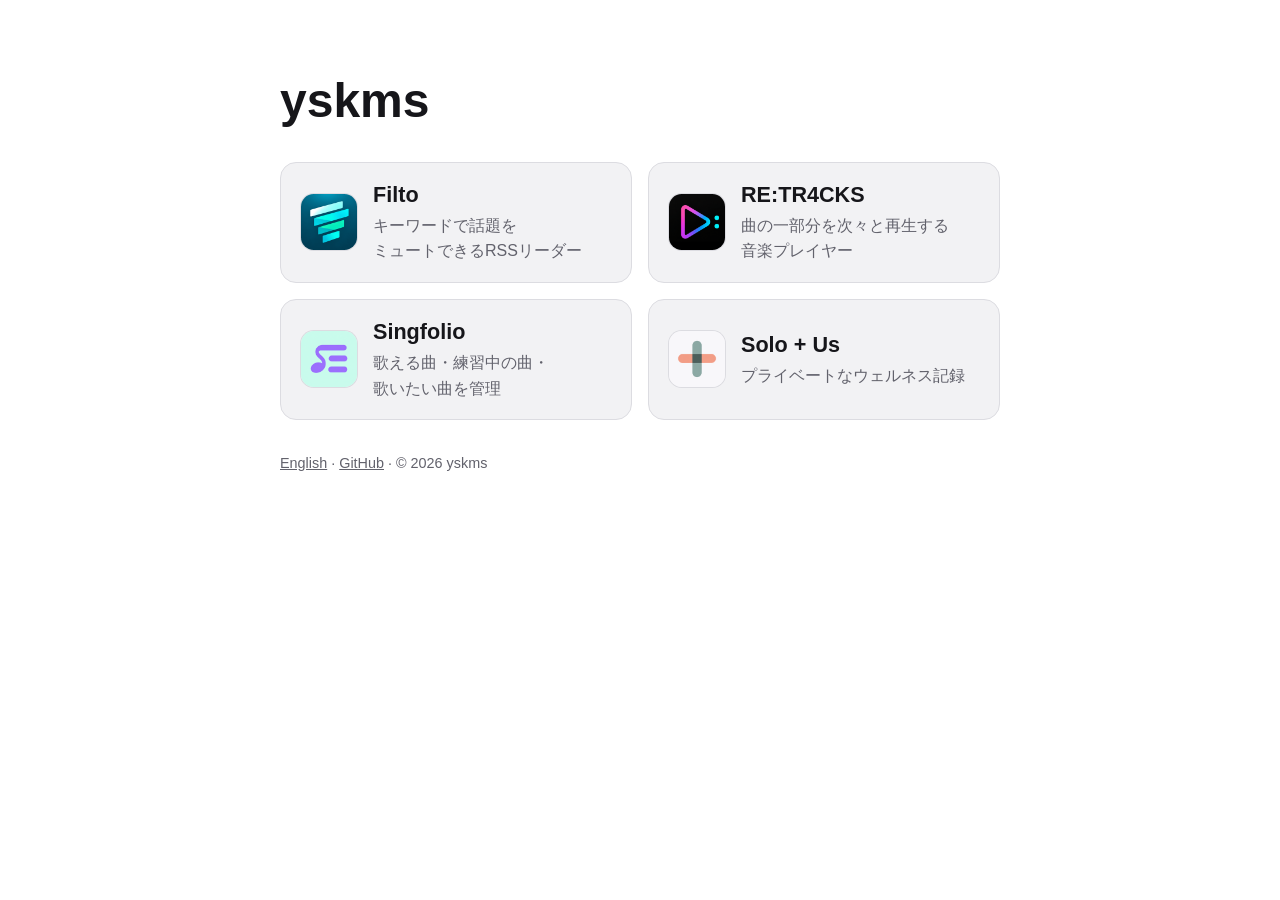
==== ja/index.html @ 51c10406 "[feat] ハブのキャッチコピーを削除し、カードにアイコンと具体的な説明を追加" ====
<!doctype html>
<html lang="ja">
<head>
  <meta charset="utf-8">
  <meta name="viewport" content="width=device-width, initial-scale=1">
  <title>yskms — Filto、RE:TR4CKS、Singfolio、Solo + Us</title>
  <meta name="description" content="yskmsの個人開発アプリ。Filto（キーワードで話題をミュートできるRSSリーダー）、RE:TR4CKS（曲の一部分を次々と再生する音楽プレイヤー）、Singfolio（歌える曲・練習中の曲・歌いたい曲を管理）、Solo + Us（プライベートなウェルネス記録）。">
  <link rel="canonical" href="https://yskms.github.io/ja/">
  <link rel="alternate" hreflang="en" href="https://yskms.github.io/">
  <link rel="alternate" hreflang="ja" href="https://yskms.github.io/ja/">
  <link rel="alternate" hreflang="x-default" href="https://yskms.github.io/">
  <meta property="og:type" content="website">
  <meta property="og:site_name" content="yskms">
  <meta property="og:url" content="https://yskms.github.io/ja/">
  <meta property="og:title" content="yskms — Filto、RE:TR4CKS、Singfolio、Solo + Us">
  <meta property="og:description" content="Filto、RE:TR4CKS、Singfolio、Solo + Us — yskmsの個人開発アプリ。">
  <meta property="og:locale" content="ja_JP">
  <meta property="og:locale:alternate" content="en_US">
  <link rel="stylesheet" href="/hub.css">
  <script type="application/ld+json">
  {"@context":"https://schema.org","@type":"WebSite","name":"yskms","url":"https://yskms.github.io/","inLanguage":["en","ja"]}
  </script>
</head>
<body>
  <main>
    <h1>yskms</h1>
    <ul class="apps">
      <li><a class="card" href="/filto-app/"><img src="/icons/filto.png" width="56" height="56" alt=""><div><h2>Filto</h2><p>キーワードで話題をミュートできるRSSリーダー</p></div></a></li>
      <li><a class="card" href="/retracks/ja/"><img src="/icons/retracks.png" width="56" height="56" alt=""><div><h2>RE:TR4CKS</h2><p>曲の一部分を次々と再生する音楽プレイヤー</p></div></a></li>
      <li><a class="card" href="/singfolio/"><img src="/icons/singfolio.png" width="56" height="56" alt=""><div><h2>Singfolio</h2><p>歌える曲・練習中の曲・歌いたい曲を管理</p></div></a></li>
      <li><a class="card" href="/solo-plus-us/"><img src="/icons/solo-plus-us.png" width="56" height="56" alt=""><div><h2>Solo + Us</h2><p>プライベートなウェルネス記録</p></div></a></li>
    </ul>
    <footer>
      <a href="/" hreflang="en" lang="en">English</a> ·
      <a href="https://github.com/yskms">GitHub</a> ·
      © 2026 yskms
    </footer>
  </main>
</body>
</html>
---- hub.css ----
:root {
  color-scheme: light dark;
  --bg: #ffffff;
  --surface: #f2f2f4;
  --text: #16161a;
  --muted: #62626c;
  --border: #dcdce1;
  --accent: #b8741a;
}

@media (prefers-color-scheme: dark) {
  :root {
    --bg: #0a0a0b;
    --surface: #1f1f23;
    --text: #f2f2f4;
    --muted: #a5a5ad;
    --border: #34343a;
    --accent: #eda03d;
  }
}

* { box-sizing: border-box; }

body {
  margin: 0;
  background: var(--bg);
  color: var(--text);
  font-family: -apple-system, BlinkMacSystemFont, "Segoe UI", "Hiragino Sans", "Noto Sans JP", sans-serif;
  line-height: 1.6;
}

main {
  width: min(720px, calc(100% - 40px));
  margin: 0 auto;
  padding: 72px 0 40px;
}

h1 {
  margin: 0 0 32px;
  font-size: clamp(2rem, 6vw, 3rem);
  line-height: 1.2;
}

.apps {
  display: grid;
  grid-template-columns: repeat(2, minmax(0, 1fr));
  gap: 16px;
  margin: 0;
  padding: 0;
  list-style: none;
}

.card {
  display: flex;
  align-items: center;
  gap: 16px;
  height: 100%;
  padding: 18px 20px;
  border: 1px solid var(--border);
  border-radius: 16px;
  background: var(--surface);
  color: var(--text);
  text-decoration: none;
}

.card:hover { border-color: var(--accent); }
.card:focus-visible { outline: 2px solid var(--accent); outline-offset: 2px; }

.card img {
  flex: none;
  width: 56px;
  height: 56px;
  border-radius: 22.5%;
  box-shadow: 0 0 0 1px var(--border);
}

.card h2 {
  margin: 0 0 4px;
  font-size: 1.35rem;
  line-height: 1.3;
}

.card p {
  margin: 0;
  color: var(--muted);
  word-break: auto-phrase;
}

footer {
  margin-top: 32px;
  color: var(--muted);
  font-size: 0.9rem;
}

footer a { color: inherit; }
footer a:hover { color: var(--accent); }

@media (max-width: 560px) {
  main { padding-top: 48px; }
  .apps { grid-template-columns: 1fr; }
}
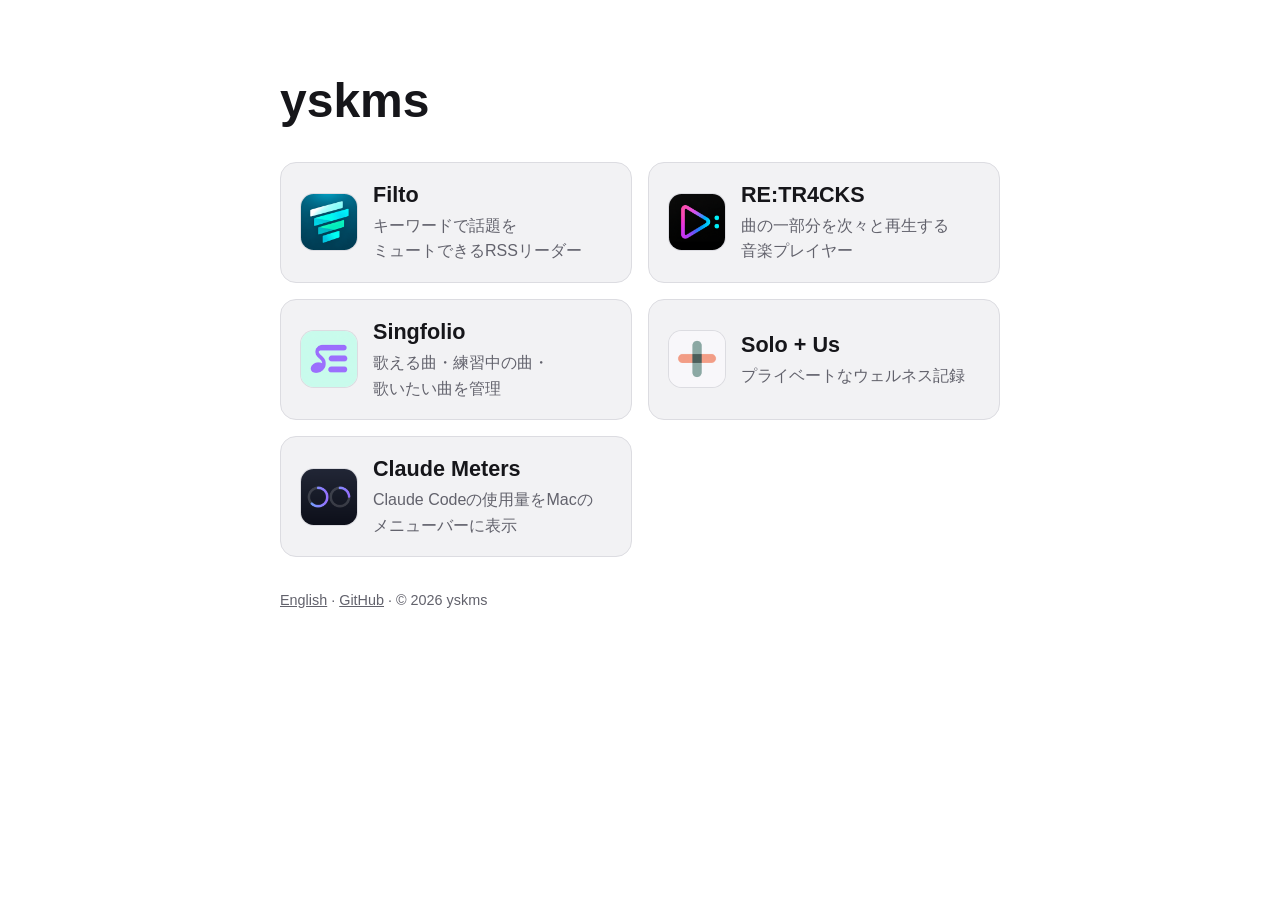
==== commit f20d477e: "[feat] ハブにClaude Metersのカードを追加し、sitemapに2ページを追加" ====
--- a/ja/index.html
+++ b/ja/index.html
@@ -3,8 +3,8 @@
 <head>
   <meta charset="utf-8">
   <meta name="viewport" content="width=device-width, initial-scale=1">
-  <title>yskms — Filto、RE:TR4CKS、Singfolio、Solo + Us</title>
-  <meta name="description" content="yskmsの個人開発アプリ。Filto（キーワードで話題をミュートできるRSSリーダー）、RE:TR4CKS（曲の一部分を次々と再生する音楽プレイヤー）、Singfolio（歌える曲・練習中の曲・歌いたい曲を管理）、Solo + Us（プライベートなウェルネス記録）。">
+  <title>yskms — Filto、RE:TR4CKS、Singfolio、Solo + Us、Claude Meters</title>
+  <meta name="description" content="yskmsの個人開発アプリ。Filto（キーワードで話題をミュートできるRSSリーダー）、RE:TR4CKS（曲の一部分を次々と再生する音楽プレイヤー）、Singfolio（歌える曲・練習中の曲・歌いたい曲を管理）、Solo + Us（プライベートなウェルネス記録）、Claude Meters（Claude Codeの使用量をMacのメニューバーに表示）。">
   <link rel="canonical" href="https://yskms.github.io/ja/">
   <link rel="alternate" hreflang="en" href="https://yskms.github.io/">
   <link rel="alternate" hreflang="ja" href="https://yskms.github.io/ja/">
@@ -12,8 +12,8 @@
   <meta property="og:type" content="website">
   <meta property="og:site_name" content="yskms">
   <meta property="og:url" content="https://yskms.github.io/ja/">
-  <meta property="og:title" content="yskms — Filto、RE:TR4CKS、Singfolio、Solo + Us">
-  <meta property="og:description" content="Filto、RE:TR4CKS、Singfolio、Solo + Us — yskmsの個人開発アプリ。">
+  <meta property="og:title" content="yskms — Filto、RE:TR4CKS、Singfolio、Solo + Us、Claude Meters">
+  <meta property="og:description" content="Filto、RE:TR4CKS、Singfolio、Solo + Us、Claude Meters — yskmsの個人開発アプリ。">
   <meta property="og:locale" content="ja_JP">
   <meta property="og:locale:alternate" content="en_US">
   <link rel="stylesheet" href="/hub.css">
@@ -25,10 +25,11 @@
   <main>
     <h1>yskms</h1>
     <ul class="apps">
-      <li><a class="card" href="/filto-app/"><img src="/icons/filto.png" width="56" height="56" alt=""><div><h2>Filto</h2><p>キーワードで話題をミュートできるRSSリーダー</p></div></a></li>
-      <li><a class="card" href="/retracks/ja/"><img src="/icons/retracks.png" width="56" height="56" alt=""><div><h2>RE:TR4CKS</h2><p>曲の一部分を次々と再生する音楽プレイヤー</p></div></a></li>
-      <li><a class="card" href="/singfolio/"><img src="/icons/singfolio.png" width="56" height="56" alt=""><div><h2>Singfolio</h2><p>歌える曲・練習中の曲・歌いたい曲を管理</p></div></a></li>
-      <li><a class="card" href="/solo-plus-us/"><img src="/icons/solo-plus-us.png" width="56" height="56" alt=""><div><h2>Solo + Us</h2><p>プライベートなウェルネス記録</p></div></a></li>
+      <li><a class="card" href="/filto-app/"><img src="/icons/filto.png" width="56" height="56" alt=""><div><h2>Filto</h2><p>キーワードで<wbr>話題を<wbr>ミュートできる<wbr>RSSリーダー</p></div></a></li>
+      <li><a class="card" href="/retracks/ja/"><img src="/icons/retracks.png" width="56" height="56" alt=""><div><h2>RE:TR4CKS</h2><p>曲の一部分を<wbr>次々と<wbr>再生する<wbr>音楽プレイヤー</p></div></a></li>
+      <li><a class="card" href="/singfolio/"><img src="/icons/singfolio.png" width="56" height="56" alt=""><div><h2>Singfolio</h2><p>歌える曲・<wbr>練習中の曲・<wbr>歌いたい曲を<wbr>管理</p></div></a></li>
+      <li><a class="card" href="/solo-plus-us/"><img src="/icons/solo-plus-us.png" width="56" height="56" alt=""><div><h2>Solo + Us</h2><p>プライベートな<wbr>ウェルネス記録</p></div></a></li>
+      <li><a class="card" href="/claude-meters/ja/"><img src="/icons/claude-meters.png" width="56" height="56" alt=""><div><h2>Claude Meters</h2><p>Claude Codeの使用量を<wbr>Macの<wbr>メニューバーに表示</p></div></a></li>
     </ul>
     <footer>
       <a href="/" hreflang="en" lang="en">English</a> ·
--- a/hub.css
+++ b/hub.css
@@ -80,10 +80,13 @@
   line-height: 1.3;
 }
 
+/* 日本語は、ja/index.htmlの<wbr>の位置と記号でだけ折り返す（keep-all）。
+   auto-phraseはiOS Safariで効かず、単語の途中で折れる。文言を変えたら<wbr>も付け直す。 */
 .card p {
   margin: 0;
   color: var(--muted);
-  word-break: auto-phrase;
+  word-break: keep-all;
+  overflow-wrap: break-word;
 }
 
 footer {
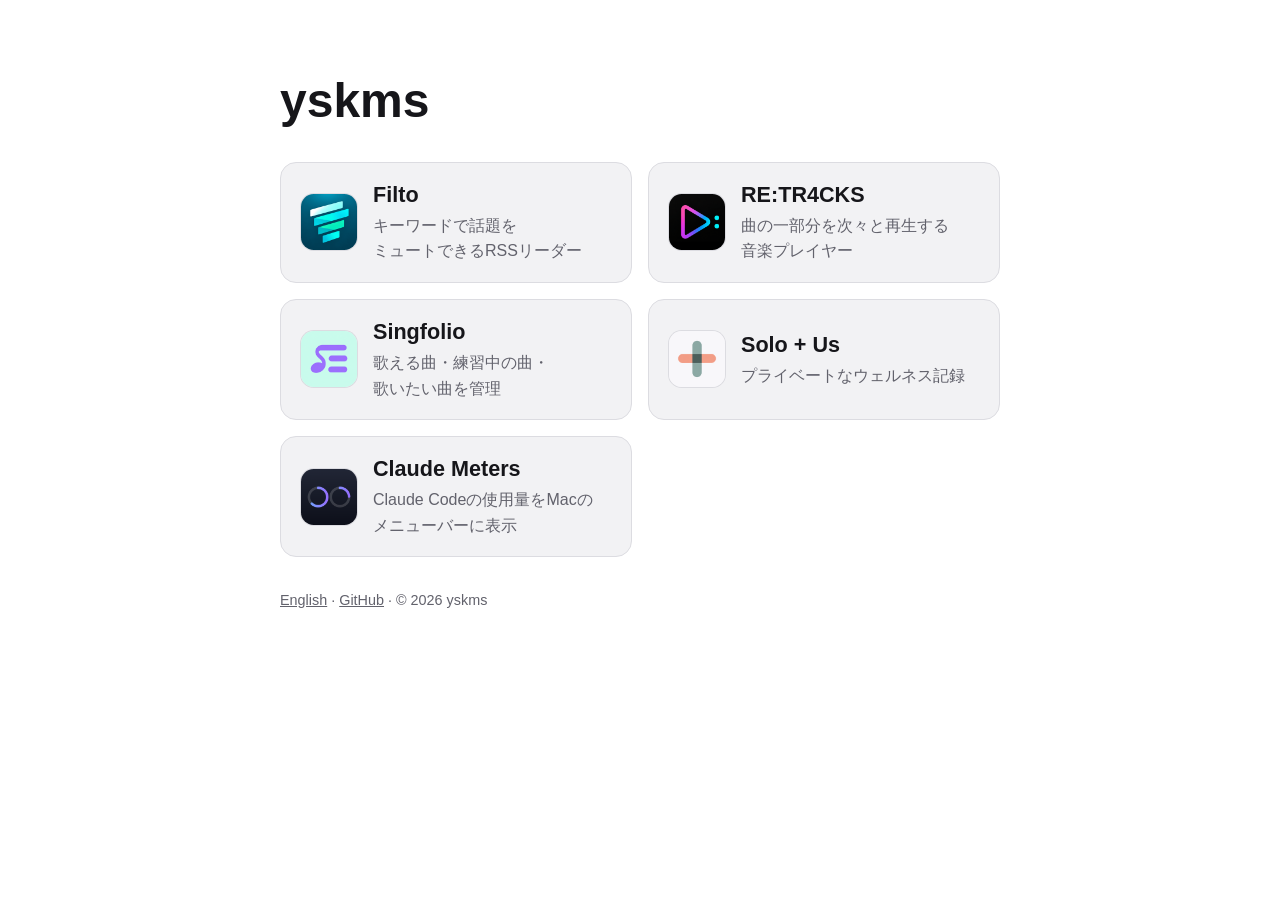
==== commit 74e6272f: "[fix] ハブ（en・ja）のtitle・og:title・og:descriptionのemダッシュを半角ハイフンに置換" ====
--- a/ja/index.html
+++ b/ja/index.html
@@ -3,7 +3,7 @@
 <head>
   <meta charset="utf-8">
   <meta name="viewport" content="width=device-width, initial-scale=1">
-  <title>yskms — Filto、RE:TR4CKS、Singfolio、Solo + Us、Claude Meters</title>
+  <title>yskms - Filto、RE:TR4CKS、Singfolio、Solo + Us、Claude Meters</title>
   <meta name="description" content="yskmsの個人開発アプリ。Filto（キーワードで話題をミュートできるRSSリーダー）、RE:TR4CKS（曲の一部分を次々と再生する音楽プレイヤー）、Singfolio（歌える曲・練習中の曲・歌いたい曲を管理）、Solo + Us（プライベートなウェルネス記録）、Claude Meters（Claude Codeの使用量をMacのメニューバーに表示）。">
   <link rel="canonical" href="https://yskms.github.io/ja/">
   <link rel="alternate" hreflang="en" href="https://yskms.github.io/">
@@ -12,8 +12,8 @@
   <meta property="og:type" content="website">
   <meta property="og:site_name" content="yskms">
   <meta property="og:url" content="https://yskms.github.io/ja/">
-  <meta property="og:title" content="yskms — Filto、RE:TR4CKS、Singfolio、Solo + Us、Claude Meters">
-  <meta property="og:description" content="Filto、RE:TR4CKS、Singfolio、Solo + Us、Claude Meters — yskmsの個人開発アプリ。">
+  <meta property="og:title" content="yskms - Filto、RE:TR4CKS、Singfolio、Solo + Us、Claude Meters">
+  <meta property="og:description" content="Filto、RE:TR4CKS、Singfolio、Solo + Us、Claude Meters - yskmsの個人開発アプリ。">
   <meta property="og:locale" content="ja_JP">
   <meta property="og:locale:alternate" content="en_US">
   <link rel="stylesheet" href="/hub.css">
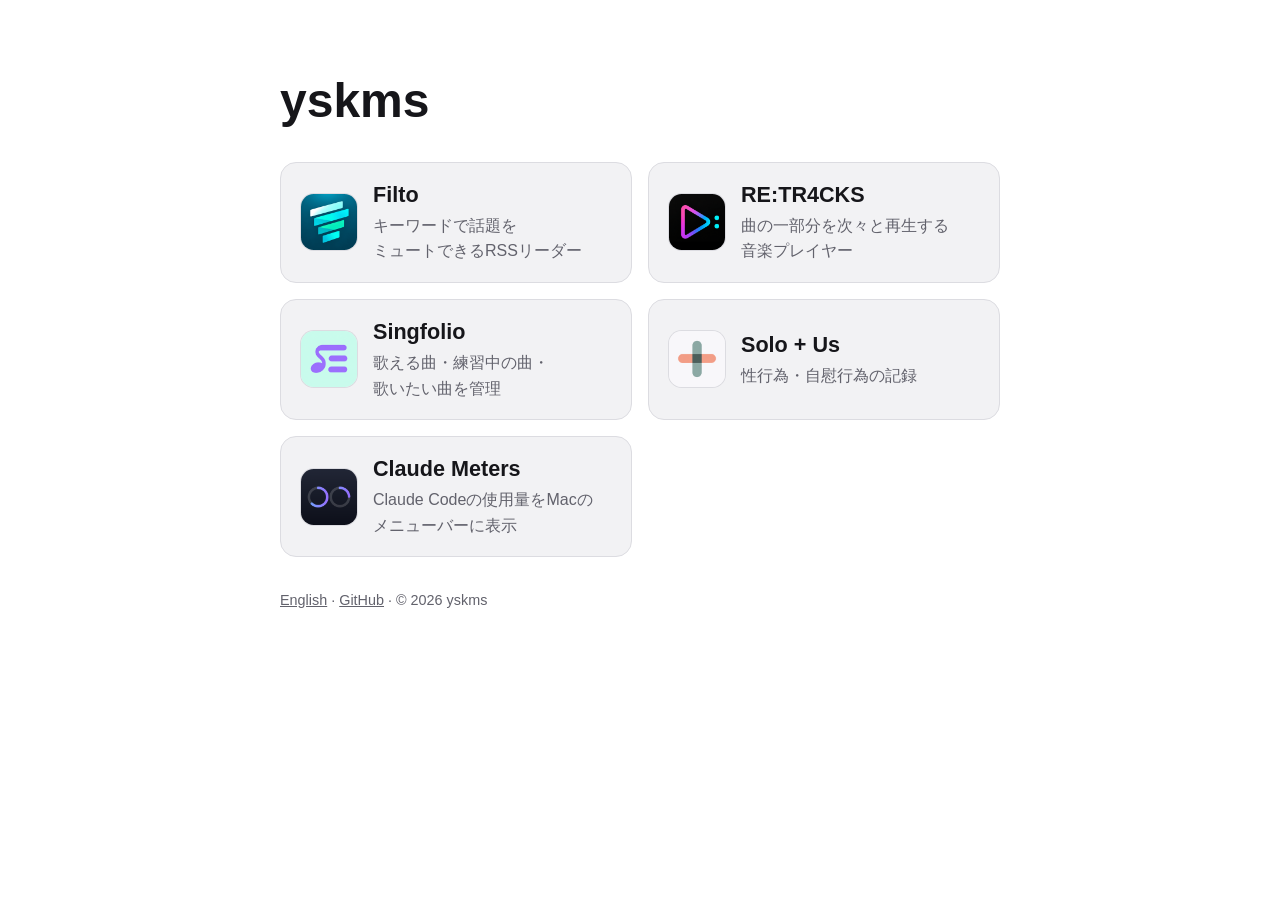
==== commit 0d364fd9: "[fix] ハブのSolo + Usのカードとmeta descriptionを、紹介ページ・Playの文面(性行為・自慰行為の記録)に合わせる" ====
--- a/ja/index.html
+++ b/ja/index.html
@@ -4,7 +4,7 @@
   <meta charset="utf-8">
   <meta name="viewport" content="width=device-width, initial-scale=1">
   <title>yskms - Filto、RE:TR4CKS、Singfolio、Solo + Us、Claude Meters</title>
-  <meta name="description" content="yskmsの個人開発アプリ。Filto（キーワードで話題をミュートできるRSSリーダー）、RE:TR4CKS（曲の一部分を次々と再生する音楽プレイヤー）、Singfolio（歌える曲・練習中の曲・歌いたい曲を管理）、Solo + Us（プライベートなウェルネス記録）、Claude Meters（Claude Codeの使用量をMacのメニューバーに表示）。">
+  <meta name="description" content="yskmsの個人開発アプリ。Filto（キーワードで話題をミュートできるRSSリーダー）、RE:TR4CKS（曲の一部分を次々と再生する音楽プレイヤー）、Singfolio（歌える曲・練習中の曲・歌いたい曲を管理）、Solo + Us（性行為・自慰行為の記録）、Claude Meters（Claude Codeの使用量をMacのメニューバーに表示）。">
   <link rel="canonical" href="https://yskms.github.io/ja/">
   <link rel="alternate" hreflang="en" href="https://yskms.github.io/">
   <link rel="alternate" hreflang="ja" href="https://yskms.github.io/ja/">
@@ -28,7 +28,7 @@
       <li><a class="card" href="/filto-app/"><img src="/icons/filto.png" width="56" height="56" alt=""><div><h2>Filto</h2><p>キーワードで<wbr>話題を<wbr>ミュートできる<wbr>RSSリーダー</p></div></a></li>
       <li><a class="card" href="/retracks/ja/"><img src="/icons/retracks.png" width="56" height="56" alt=""><div><h2>RE:TR4CKS</h2><p>曲の一部分を<wbr>次々と<wbr>再生する<wbr>音楽プレイヤー</p></div></a></li>
       <li><a class="card" href="/singfolio/"><img src="/icons/singfolio.png" width="56" height="56" alt=""><div><h2>Singfolio</h2><p>歌える曲・<wbr>練習中の曲・<wbr>歌いたい曲を<wbr>管理</p></div></a></li>
-      <li><a class="card" href="/solo-plus-us/"><img src="/icons/solo-plus-us.png" width="56" height="56" alt=""><div><h2>Solo + Us</h2><p>プライベートな<wbr>ウェルネス記録</p></div></a></li>
+      <li><a class="card" href="/solo-plus-us/"><img src="/icons/solo-plus-us.png" width="56" height="56" alt=""><div><h2>Solo + Us</h2><p>性行為・<wbr>自慰行為の<wbr>記録</p></div></a></li>
       <li><a class="card" href="/claude-meters/ja/"><img src="/icons/claude-meters.png" width="56" height="56" alt=""><div><h2>Claude Meters</h2><p>Claude Codeの使用量を<wbr>Macの<wbr>メニューバーに表示</p></div></a></li>
     </ul>
     <footer>
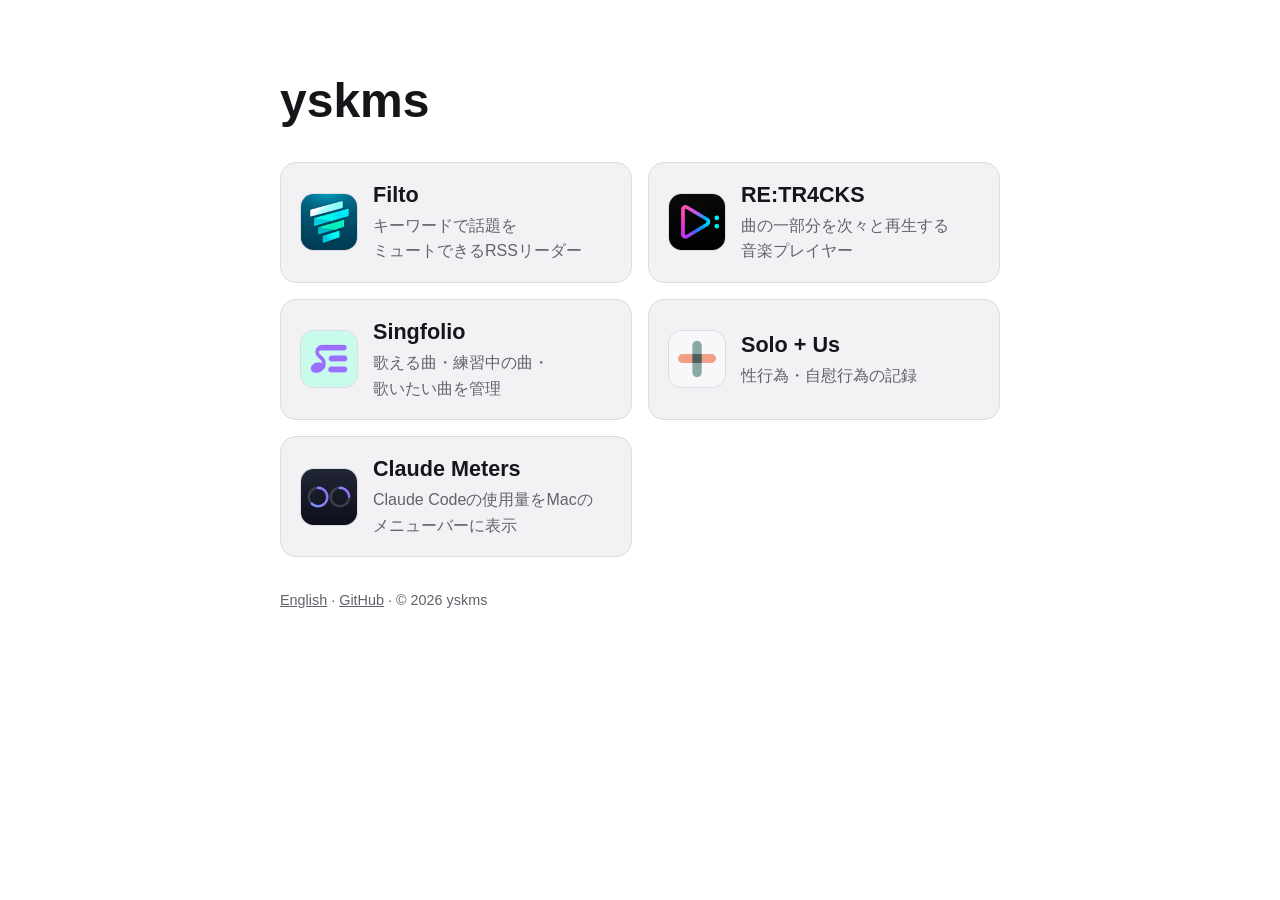
==== commit 4dd5750a: "[feat] ハブにfavicon（GitHubのアバター由来）を追加し、en・jaに<link>を足す" ====
--- a/ja/index.html
+++ b/ja/index.html
@@ -16,6 +16,9 @@
   <meta property="og:description" content="Filto、RE:TR4CKS、Singfolio、Solo + Us、Claude Meters - yskmsの個人開発アプリ。">
   <meta property="og:locale" content="ja_JP">
   <meta property="og:locale:alternate" content="en_US">
+  <link rel="icon" href="/favicon.ico" sizes="48x48">
+  <link rel="icon" type="image/png" href="/icon-192.png" sizes="192x192">
+  <link rel="apple-touch-icon" href="/apple-touch-icon.png">
   <link rel="stylesheet" href="/hub.css">
   <script type="application/ld+json">
   {"@context":"https://schema.org","@type":"WebSite","name":"yskms","url":"https://yskms.github.io/","inLanguage":["en","ja"]}
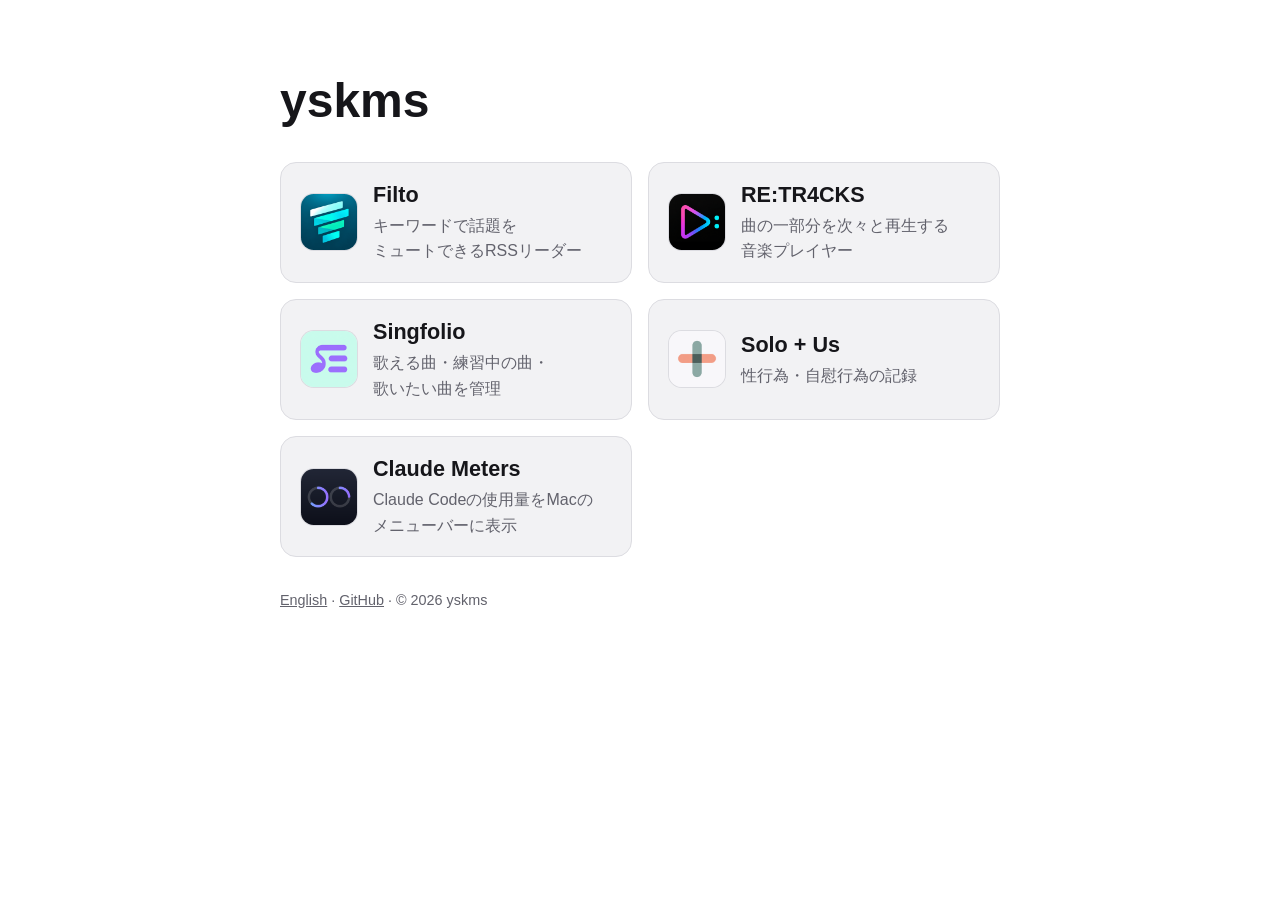
==== commit 4c9aa7a9: "[feat] 日本語ハブのSingfolioカードを/singfolio/ja/へ向け、sitemapに追加" ====
--- a/ja/index.html
+++ b/ja/index.html
@@ -30,7 +30,7 @@
     <ul class="apps">
       <li><a class="card" href="/filto-app/"><img src="/icons/filto.png" width="56" height="56" alt=""><div><h2>Filto</h2><p>キーワードで<wbr>話題を<wbr>ミュートできる<wbr>RSSリーダー</p></div></a></li>
       <li><a class="card" href="/retracks/ja/"><img src="/icons/retracks.png" width="56" height="56" alt=""><div><h2>RE:TR4CKS</h2><p>曲の一部分を<wbr>次々と<wbr>再生する<wbr>音楽プレイヤー</p></div></a></li>
-      <li><a class="card" href="/singfolio/"><img src="/icons/singfolio.png" width="56" height="56" alt=""><div><h2>Singfolio</h2><p>歌える曲・<wbr>練習中の曲・<wbr>歌いたい曲を<wbr>管理</p></div></a></li>
+      <li><a class="card" href="/singfolio/ja/"><img src="/icons/singfolio.png" width="56" height="56" alt=""><div><h2>Singfolio</h2><p>歌える曲・<wbr>練習中の曲・<wbr>歌いたい曲を<wbr>管理</p></div></a></li>
       <li><a class="card" href="/solo-plus-us/"><img src="/icons/solo-plus-us.png" width="56" height="56" alt=""><div><h2>Solo + Us</h2><p>性行為・<wbr>自慰行為の<wbr>記録</p></div></a></li>
       <li><a class="card" href="/claude-meters/ja/"><img src="/icons/claude-meters.png" width="56" height="56" alt=""><div><h2>Claude Meters</h2><p>Claude Codeの使用量を<wbr>Macの<wbr>メニューバーに表示</p></div></a></li>
     </ul>
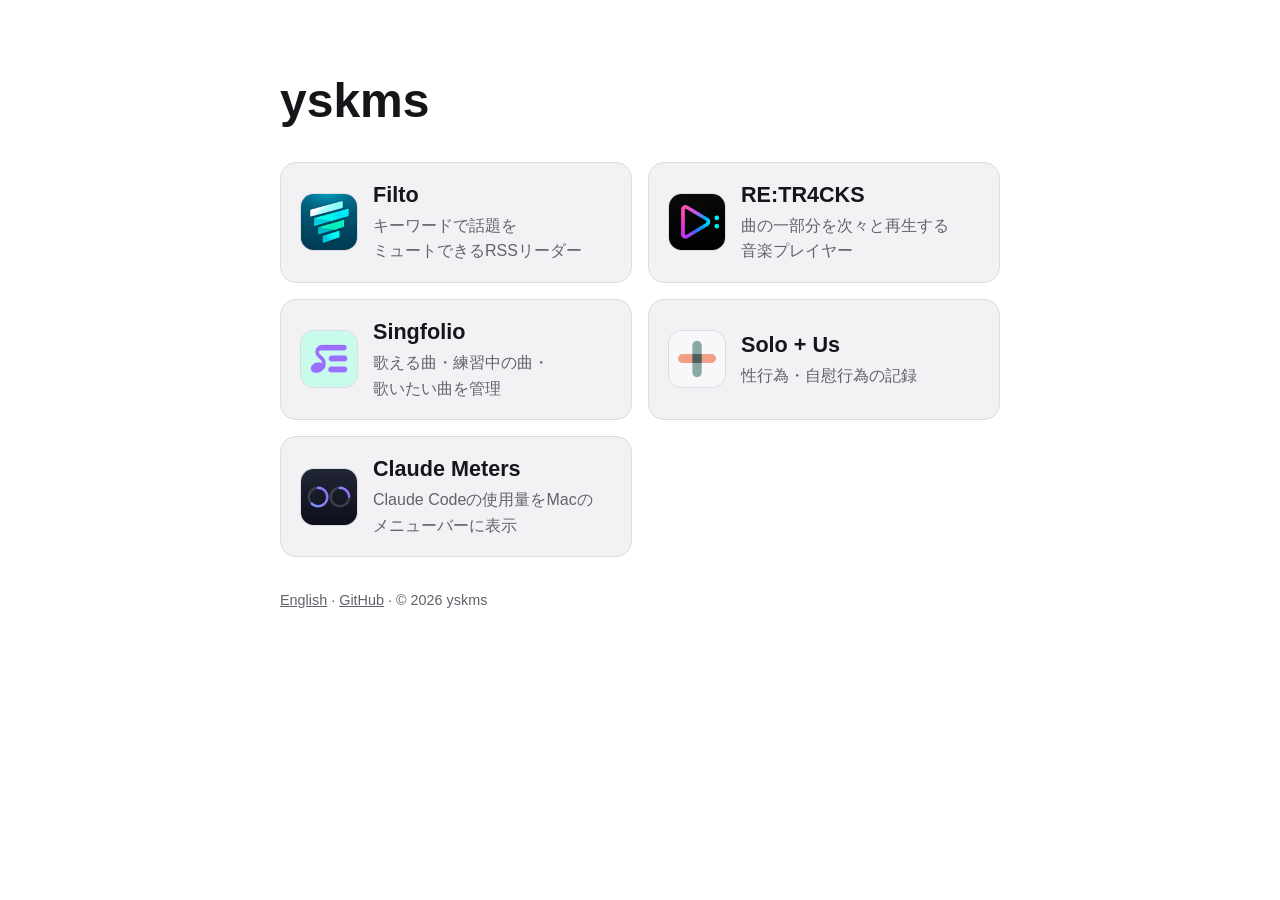
==== commit dfa6d120: "[feat] 日本語ハブのSolo + Usカードを/solo-plus-us/ja/へ向ける retracks・Singfolio・Claude Metersの日本語カードと揃える。英語ハブのカード" ====
--- a/ja/index.html
+++ b/ja/index.html
@@ -31,7 +31,7 @@
       <li><a class="card" href="/filto-app/"><img src="/icons/filto.png" width="56" height="56" alt=""><div><h2>Filto</h2><p>キーワードで<wbr>話題を<wbr>ミュートできる<wbr>RSSリーダー</p></div></a></li>
       <li><a class="card" href="/retracks/ja/"><img src="/icons/retracks.png" width="56" height="56" alt=""><div><h2>RE:TR4CKS</h2><p>曲の一部分を<wbr>次々と<wbr>再生する<wbr>音楽プレイヤー</p></div></a></li>
       <li><a class="card" href="/singfolio/ja/"><img src="/icons/singfolio.png" width="56" height="56" alt=""><div><h2>Singfolio</h2><p>歌える曲・<wbr>練習中の曲・<wbr>歌いたい曲を<wbr>管理</p></div></a></li>
-      <li><a class="card" href="/solo-plus-us/"><img src="/icons/solo-plus-us.png" width="56" height="56" alt=""><div><h2>Solo + Us</h2><p>性行為・<wbr>自慰行為の<wbr>記録</p></div></a></li>
+      <li><a class="card" href="/solo-plus-us/ja/"><img src="/icons/solo-plus-us.png" width="56" height="56" alt=""><div><h2>Solo + Us</h2><p>性行為・<wbr>自慰行為の<wbr>記録</p></div></a></li>
       <li><a class="card" href="/claude-meters/ja/"><img src="/icons/claude-meters.png" width="56" height="56" alt=""><div><h2>Claude Meters</h2><p>Claude Codeの使用量を<wbr>Macの<wbr>メニューバーに表示</p></div></a></li>
     </ul>
     <footer>
